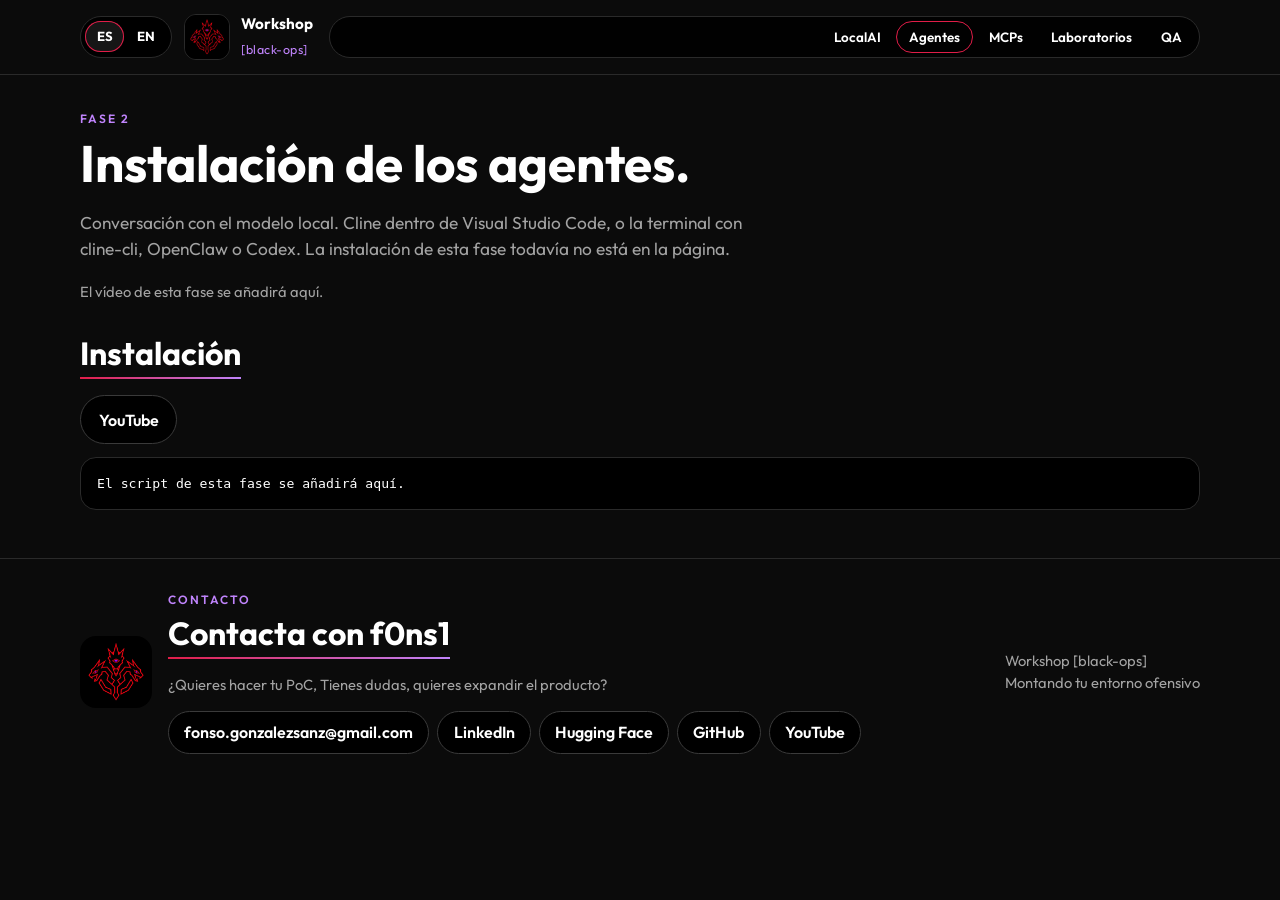
==== agente.html @ cb761fe9 "Web structure" ====
<!DOCTYPE html>
<html lang="es">
<head>
  <meta charset="utf-8">
  <meta name="viewport" content="width=device-width, initial-scale=1">
  <title>Workshop [black-ops]</title>
  <meta name="description" content="Un workshop para montar [black-ops] en un portátil modesto: LocalAI, agentes, MCPs, una primera ejecución y una mirada a las métricas.">
  <link rel="icon" href="assets/logo-hydra.jpg">
  <link rel="preconnect" href="https://fonts.googleapis.com">
  <link rel="preconnect" href="https://fonts.gstatic.com" crossorigin>
  <link href="https://fonts.googleapis.com/css2?family=Outfit:wght@400;500;600;700&display=swap" rel="stylesheet">
  <link rel="stylesheet" href="css/site.css">
</head>
<body>
  <a class="skip" href="#contenido" data-i18n="skip">Saltar al contenido</a>
  <header class="site-header">
    <div class="wrap header-bar">
      <div class="header-start">
        <div class="versions" role="group" data-i18n-aria="lang.aria" aria-label="Idioma">
          <button type="button" data-set-lang="es" lang="es">ES</button>
          <button type="button" data-set-lang="en" lang="en">EN</button>
        </div>
        <a class="brand" href="index.html">
          <img src="assets/logo-hydra.jpg" data-i18n-alt="brand.alt" alt="Marca de la hidra de tres cabezas">
          <span>
            <strong data-i18n="brand.name">Workshop</strong>
            <span class="brand-tag" data-i18n="brand.tag">[black-ops]</span>
          </span>
        </a>
      </div>
      <nav class="nav" data-i18n-aria="nav.aria" aria-label="Workshop">
        <a href="llm.html" data-i18n="nav.llm">Fase 1</a>
        <a class="is-here" href="agente.html" data-i18n="nav.agent">Fase 2</a>
        <a href="mcps.html" data-i18n="nav.mcp">Fase 3</a>
        <a href="laboratorios.html" data-i18n="nav.lab">Fase 4</a>
        <a href="qa.html" data-i18n="nav.qa">Fase 5</a>
      </nav>
    </div>
  </header>
  <main id="contenido">
    <div class="wrap">
      <p class="kicker" data-i18n="agent.kicker">Fase 2</p>
      <h1 data-i18n="agent.title">Instalación de los agentes.</h1>
      <p class="lede" data-i18n="agent.lede">Conversación con el modelo local. Cline dentro de Visual Studio Code, o la terminal con cline-cli, OpenClaw o Codex. La instalación de esta fase todavía no está en la página.</p>
      <div class="video" data-video="agent" data-i18n-title="video.soon">
        <p class="note" data-video-empty data-i18n="video.soon">El vídeo de esta fase se añadirá aquí.</p>
      </div>
      <h2 data-i18n="code.title">Instalación</h2>
      <div class="actions">
        <a class="btn" href="https://www.youtube.com/@xiquifonso" target="_blank" rel="noopener noreferrer">YouTube</a>
      </div>
      <pre class="code"><code data-i18n="code.pending">El script de esta fase se añadirá aquí.</code></pre>
    </div>
  </main>
  <footer id="contact">
    <div class="wrap footer-grid">
      <img src="assets/logo-hydra.jpg" alt="">
      <div>
        <p class="kicker" data-i18n="contact.kicker">Contacto</p>
        <h2 data-i18n="contact.title">Escribe a f0ns1</h2>
        <p class="note" data-i18n="contact.before">Si estás interesado en hacer tu PoC, tienes dudas montando tu entorno o quieres colaborar, contacta conmigo.</p>
        <div class="contact-links">
          <a class="mail" data-contact-email href="mailto:fonso.gonzalezsanz@gmail.com">fonso.gonzalezsanz@gmail.com</a>
          <a class="mail" data-contact-linkedin data-i18n="contact.linkedin" href="https://es.linkedin.com/in/ildefonso-gonz%C3%A1lez-s%C3%A1nchez-0b693555" target="_blank" rel="noopener noreferrer">LinkedIn</a>
          <a class="mail" href="https://huggingface.co/agentef0ns1" target="_blank" rel="noopener noreferrer">Hugging Face</a>
          <a class="mail" href="https://github.com/agentef0ns1" target="_blank" rel="noopener noreferrer">GitHub</a>
          <a class="mail" href="https://www.youtube.com/@xiquifonso" target="_blank" rel="noopener noreferrer">YouTube</a>
        </div>
      </div>
      <p class="note"><span data-i18n="footer.brand">Workshop [black-ops]</span><br><span data-i18n="footer.tag">Montado en el equipo</span></p>
    </div>
  </footer>
  <script src="js/config.js"></script>
  <script src="js/i18n.js"></script>
  <script src="js/site.js"></script>
</body>
</html>
---- css/site.css ----
:root {
  --bg: #0b0b0b;
  --card: #161616;
  --line: #2a2a2a;
  --text: #ffffff;
  --muted: #a3a3a3;
  --red: #e11d48;
  --purple: #c084fc;
  --max: 1120px;
  --header: 4.6rem;
  font-family: "Outfit", "Segoe UI", sans-serif;
}

* { box-sizing: border-box; }

html { scroll-behavior: smooth; }

body {
  margin: 0;
  background: var(--bg);
  color: var(--text);
  line-height: 1.5;
}

img { max-width: 100%; display: block; }

a { color: var(--purple); }

.skip {
  position: absolute;
  left: 1rem;
  top: -4rem;
  background: var(--red);
  color: #fff;
  padding: 0.5rem 0.8rem;
  border-radius: 999px;
  z-index: 20;
}

.skip:focus { top: 0.6rem; }

.wrap {
  width: min(var(--max), calc(100% - 2rem));
  margin-inline: auto;
}

.site-header {
  position: sticky;
  top: 0;
  z-index: 10;
  background: rgba(11, 11, 11, 0.92);
  border-bottom: 1px solid var(--line);
}

.header-bar {
  display: flex;
  flex-wrap: wrap;
  align-items: center;
  justify-content: space-between;
  gap: 0.75rem 1rem;
  min-height: var(--header);
  padding: 0.7rem 0;
}

.header-start {
  display: flex;
  align-items: center;
  gap: 0.75rem;
  flex: 0 0 auto;
}

.brand {
  display: flex;
  align-items: center;
  gap: 0.7rem;
  color: var(--text);
  text-decoration: none;
}

.brand img {
  width: 46px;
  height: 46px;
  border-radius: 12px;
  object-fit: cover;
  border: 1px solid var(--line);
}

.brand strong {
  display: block;
  color: #fff;
  font-size: 0.95rem;
  font-weight: 700;
}

.brand-tag {
  color: var(--purple);
  font-size: 0.78rem;
  letter-spacing: 0.04em;
}

.nav {
  display: flex;
  flex: 1 1 auto;
  flex-wrap: wrap;
  align-items: center;
  justify-content: flex-end;
  gap: 0.15rem;
  background: rgba(0, 0, 0, 0.88);
  border: 1px solid #2a2a2a;
  border-radius: 999px;
  padding: 0.28rem;
}

.nav a {
  display: inline-flex;
  align-items: center;
  color: #fff;
  text-decoration: none;
  border: 1px solid transparent;
  border-radius: 999px;
  padding: 0.42rem 0.75rem;
  font-size: 0.84rem;
  font-weight: 600;
  line-height: 1.2;
}

.nav a:hover,
.nav a:focus-visible,
.nav a.is-here {
  border-color: var(--red);
  outline: none;
}

.versions {
  display: inline-flex;
  gap: 0.15rem;
  background: #000;
  border: 1px solid #2a2a2a;
  border-radius: 999px;
  padding: 0.28rem;
}

.versions button {
  appearance: none;
  background: transparent;
  border: 0;
  color: #fff;
  font: inherit;
  border-radius: 999px;
  padding: 0.35rem 0.7rem;
  font-size: 0.82rem;
  font-weight: 700;
  cursor: pointer;
}

.versions button[aria-pressed="true"] {
  background: #161616;
  box-shadow: inset 0 0 0 1px var(--red);
}

main { padding: 2.2rem 0 3rem; }

.kicker {
  margin: 0 0 0.4rem;
  color: var(--purple);
  letter-spacing: 0.16em;
  text-transform: uppercase;
  font-size: 0.75rem;
  font-weight: 600;
}

.tag {
  display: inline-block;
  margin: 0 0 0.7rem;
  color: var(--purple);
  letter-spacing: 0.12em;
  text-transform: uppercase;
  font-size: 0.75rem;
  font-weight: 600;
  border: 1px solid var(--purple);
  border-radius: 999px;
  padding: 0.28rem 0.75rem;
}

h1, h2, h3 { line-height: 1.15; margin: 0 0 0.7rem; }

h1 { font-size: clamp(2rem, 5vw, 3.2rem); }

h2 {
  font-size: clamp(1.4rem, 3vw, 2rem);
  width: fit-content;
  max-width: 100%;
  margin-top: 2rem;
  padding-bottom: 0.45rem;
  background-image: linear-gradient(90deg, var(--red), var(--purple));
  background-repeat: no-repeat;
  background-size: 100% 2px;
  background-position: left bottom;
}

h3 { font-size: 1.05rem; }

.lede { color: var(--muted); font-size: 1.08rem; max-width: 42rem; }

.grid { display: grid; gap: 0.8rem; margin-top: 1.2rem; }

.card {
  background: var(--card);
  border: 1px solid var(--line);
  border-radius: 16px;
  padding: 1rem 1.05rem;
  color: inherit;
  text-decoration: none;
}

a.card:hover, a.card:focus-visible { border-color: var(--purple); outline: none; }

.card p { margin: 0.3rem 0 0; color: var(--muted); }

.num {
  color: var(--purple);
  font-size: 0.78rem;
  letter-spacing: 0.12em;
  text-transform: uppercase;
}

.table-wrap { overflow-x: auto; margin-top: 1rem; }

table { width: 100%; border-collapse: collapse; }

.specs { min-width: 0; }

th, td {
  text-align: left;
  vertical-align: top;
  padding: 0.75rem;
  border-bottom: 1px solid var(--line);
}

th {
  color: var(--purple);
  font-size: 0.78rem;
  letter-spacing: 0.08em;
  text-transform: uppercase;
}

td { color: var(--muted); }

td strong { color: var(--text); }

.note { color: var(--muted); font-size: 0.92rem; }

.warn { color: var(--red); font-size: 0.92rem; }

.video { margin-top: 1.2rem; }

.video + .video { margin-top: 1rem; }

.video iframe {
  width: 100%;
  aspect-ratio: 16 / 9;
  border: 0;
  border-radius: 16px;
  background: #000;
}

.code {
  overflow: auto;
  max-height: 32rem;
  margin: 0.8rem 0 0;
  background: #000;
  border: 1px solid var(--line);
  border-radius: 16px;
  padding: 1rem;
  color: #fff;
  font-family: ui-monospace, "Cascadia Code", monospace;
  font-size: 0.82rem;
  line-height: 1.45;
  white-space: pre;
}

.actions { display: flex; flex-wrap: wrap; gap: 0.6rem; margin-top: 1rem; }

.btn {
  display: inline-flex;
  align-items: center;
  justify-content: center;
  background: #000;
  color: #fff;
  text-decoration: none;
  border: 1px solid #3a3a3a;
  border-radius: 999px;
  padding: 0.7rem 1.1rem;
  font-weight: 600;
}

.btn.solid { background: var(--red); border-color: var(--red); }

.btn:hover, .btn:focus-visible { border-color: var(--purple); outline: none; }

footer {
  border-top: 1px solid var(--line);
  padding: 2rem 0 2.6rem;
}

.footer-grid {
  display: grid;
  gap: 1rem;
  align-items: center;
}

footer img {
  width: 72px;
  height: 72px;
  border-radius: 16px;
  object-fit: cover;
}

footer h2 { margin-top: 0; }

.contact-links {
  display: flex;
  flex-wrap: wrap;
  align-items: center;
  gap: 0.5rem;
  margin-top: 0.35rem;
}

.mail {
  display: inline-block;
  color: #fff;
  background: #000;
  border: 1px solid #3a3a3a;
  border-radius: 999px;
  padding: 0.55rem 0.95rem;
  text-decoration: none;
  font-weight: 600;
}

.mail:hover, .mail:focus-visible { border-color: var(--purple); outline: none; }

@media (min-width: 720px) {
  .grid.lessons { grid-template-columns: 1fr 1fr; }
  .footer-grid { grid-template-columns: auto 1fr auto; }
}

@media (max-width: 719px) {
  .site-header { position: static; }
  .header-bar { flex-direction: column; align-items: stretch; }
  .nav { justify-content: center; }
  .specs, .specs tbody, .specs tr, .specs th, .specs td { display: block; }
  .specs thead { display: none; }
  .specs tr {
    background: var(--card);
    border: 1px solid var(--line);
    border-radius: 16px;
    margin-bottom: 0.8rem;
    padding: 0.35rem 0;
  }
  .specs td { border: 0; }
  .specs td::before {
    content: attr(data-label);
    display: block;
    color: var(--purple);
    font-size: 0.72rem;
    letter-spacing: 0.08em;
    text-transform: uppercase;
    margin-bottom: 0.15rem;
  }
}
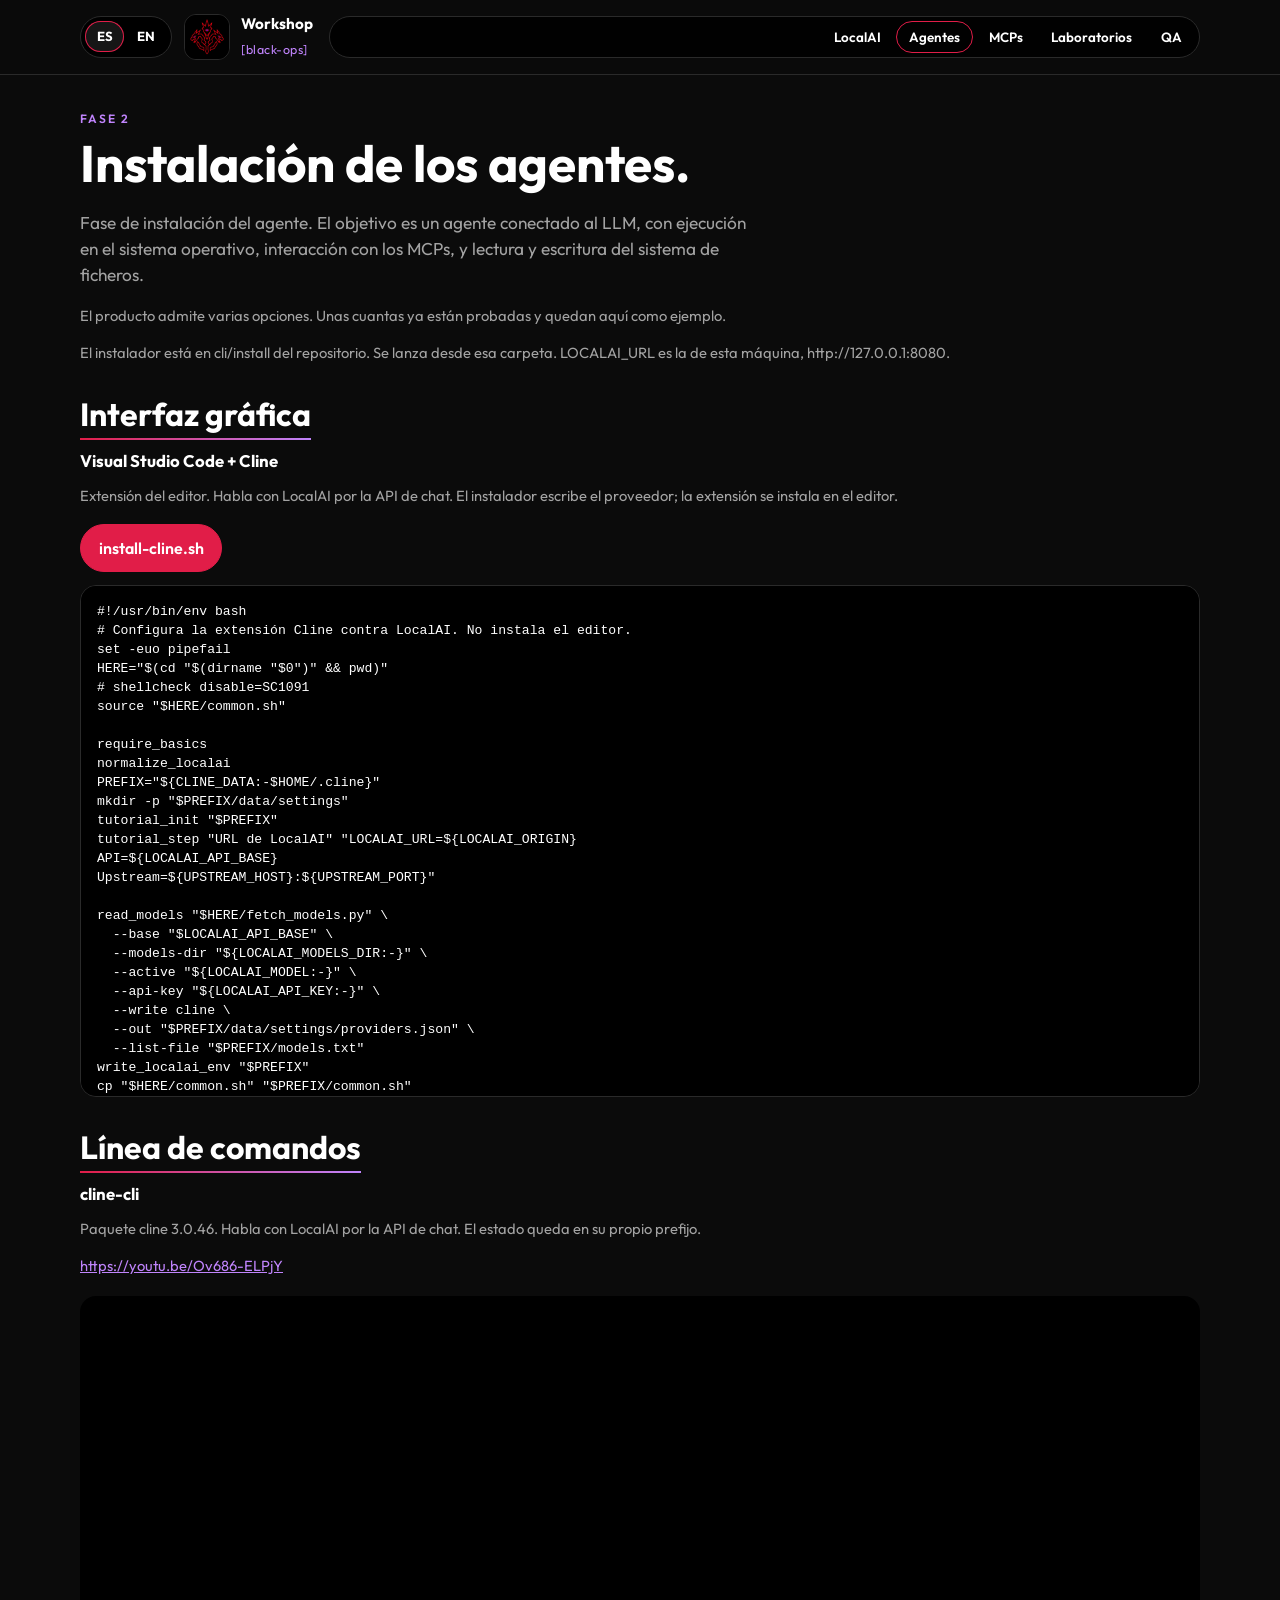
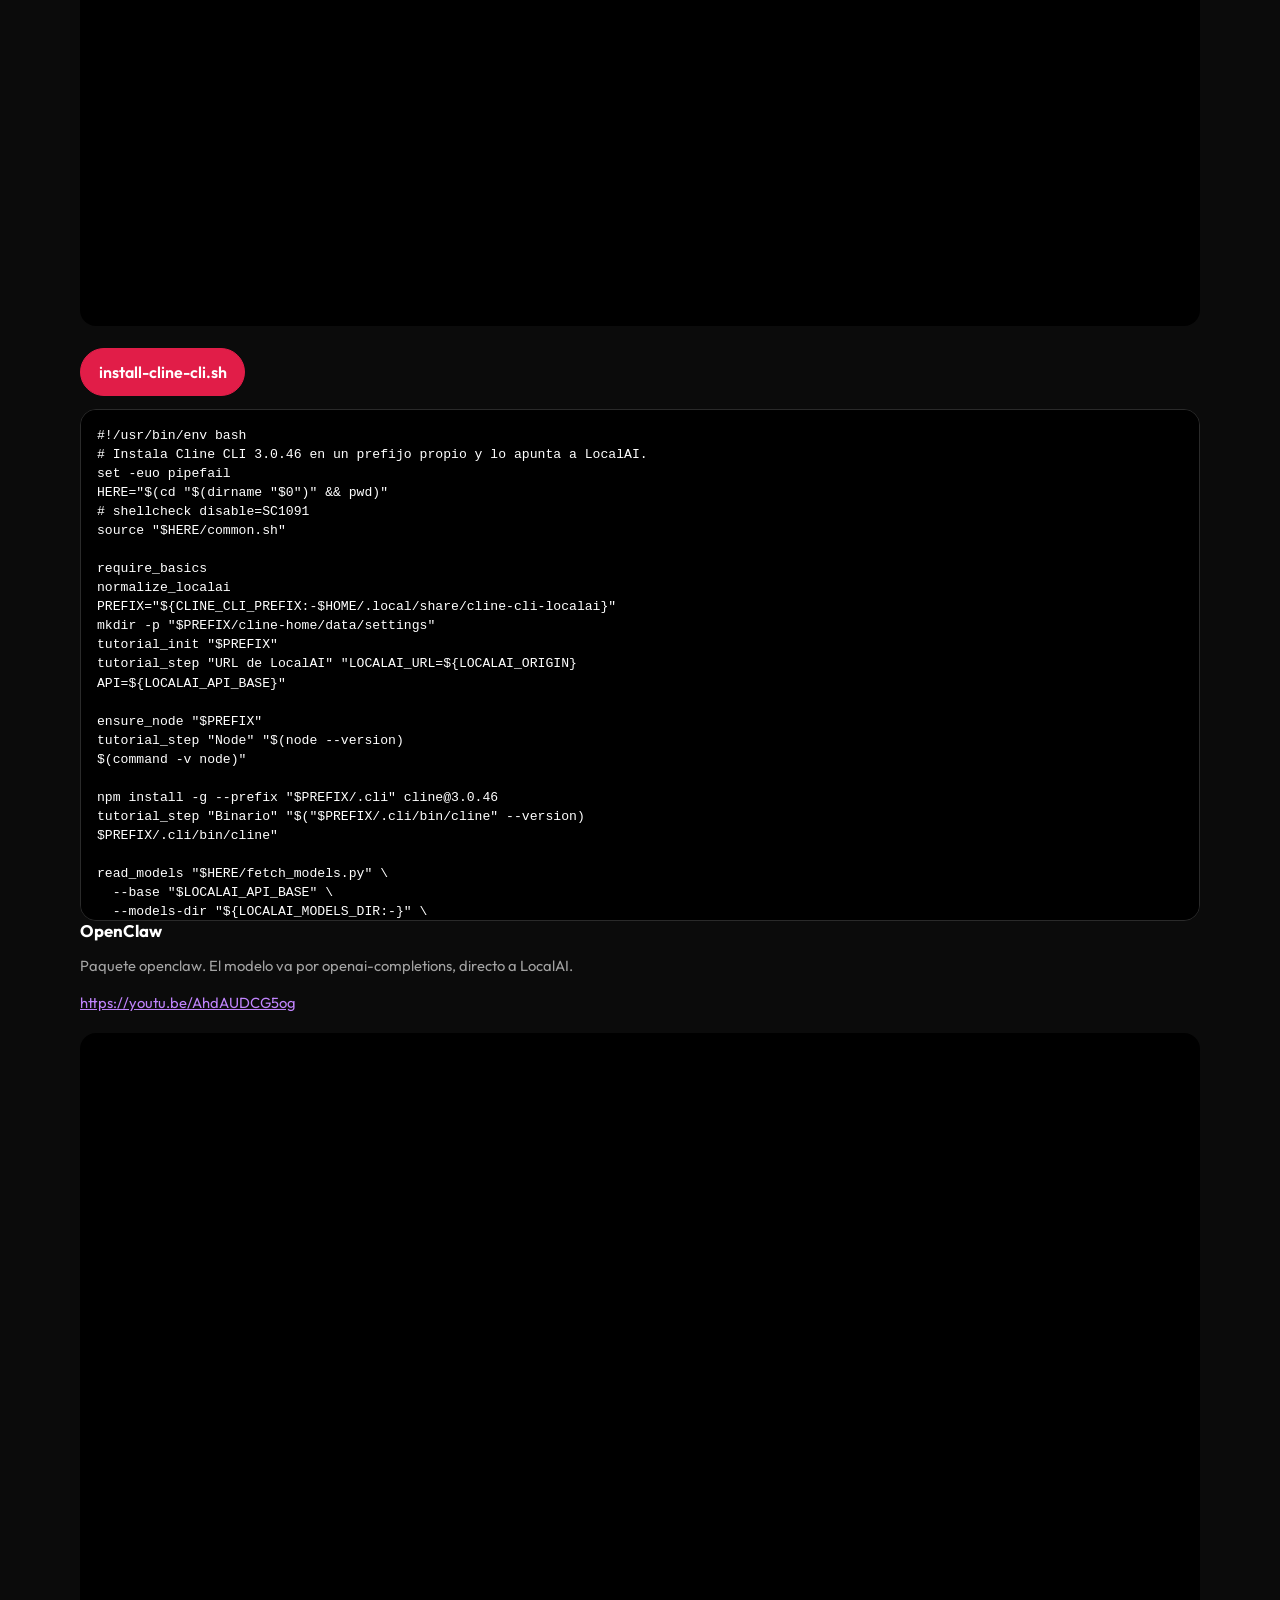
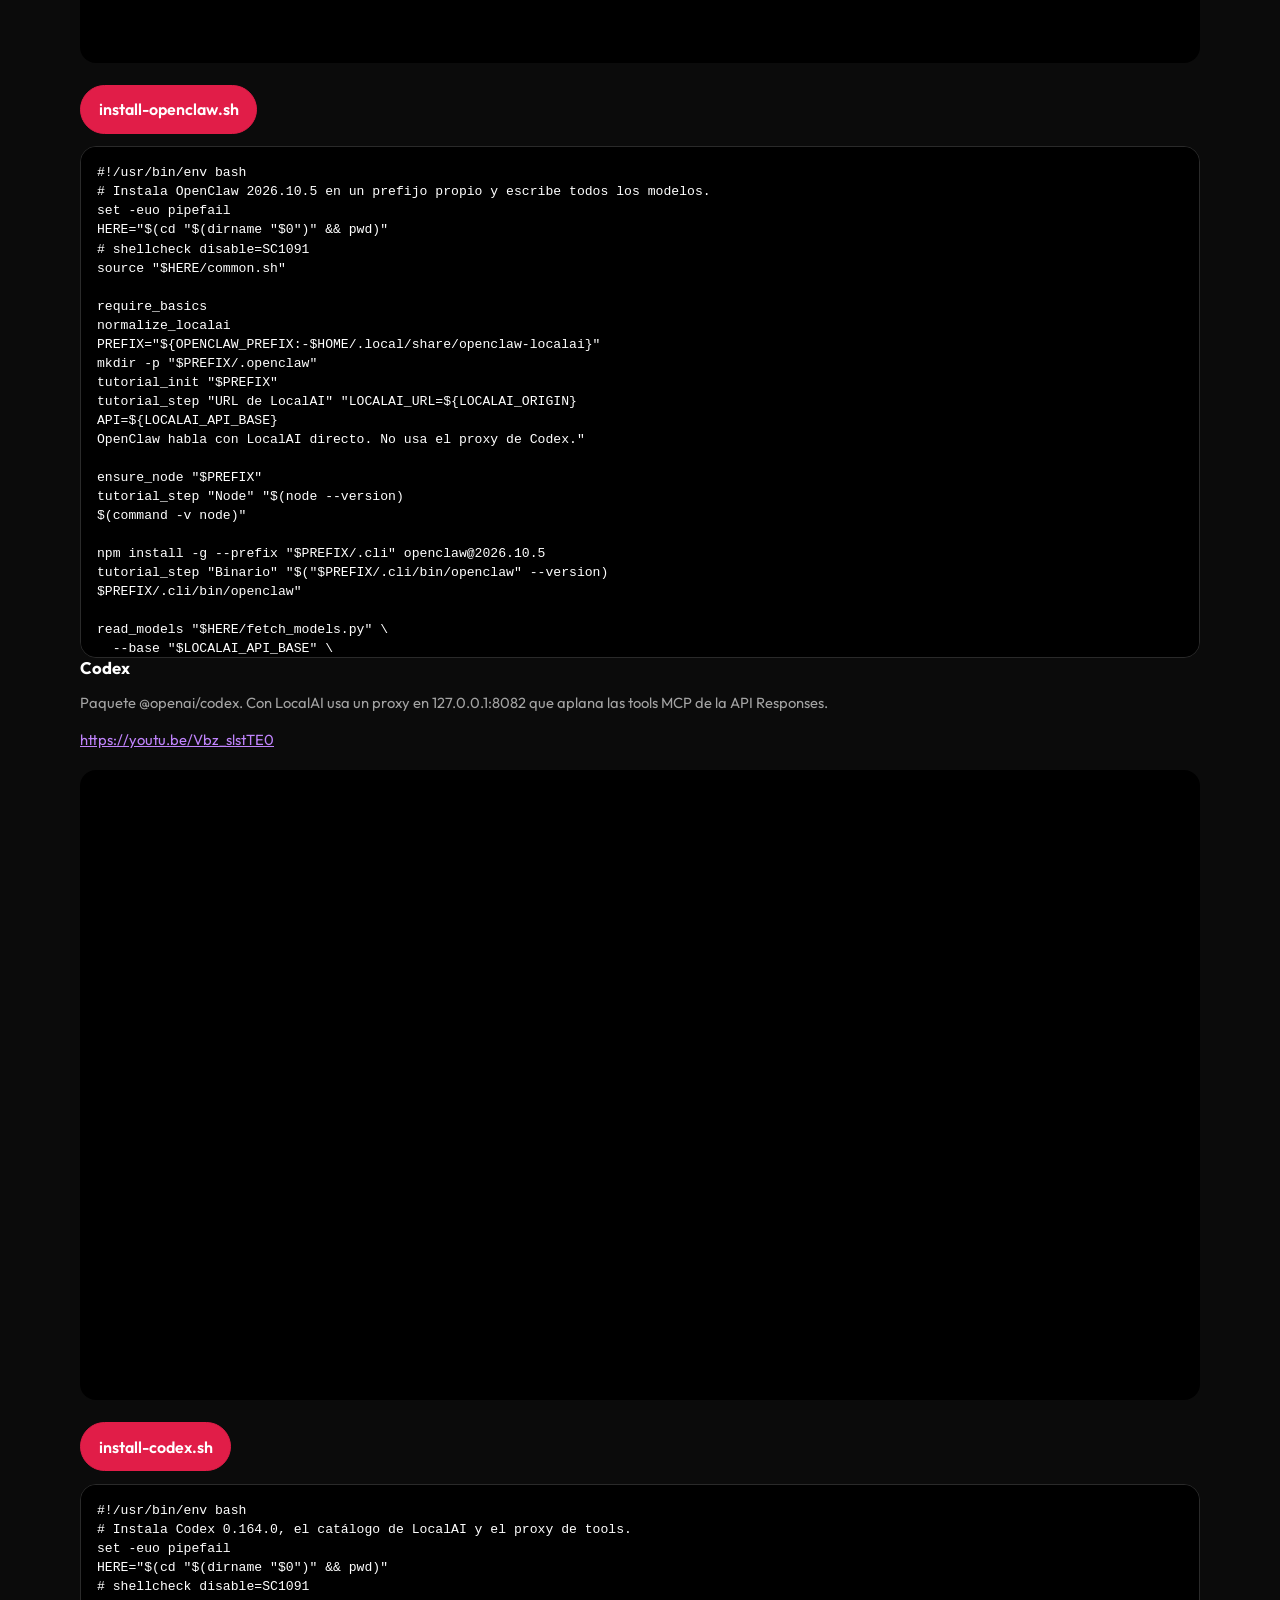
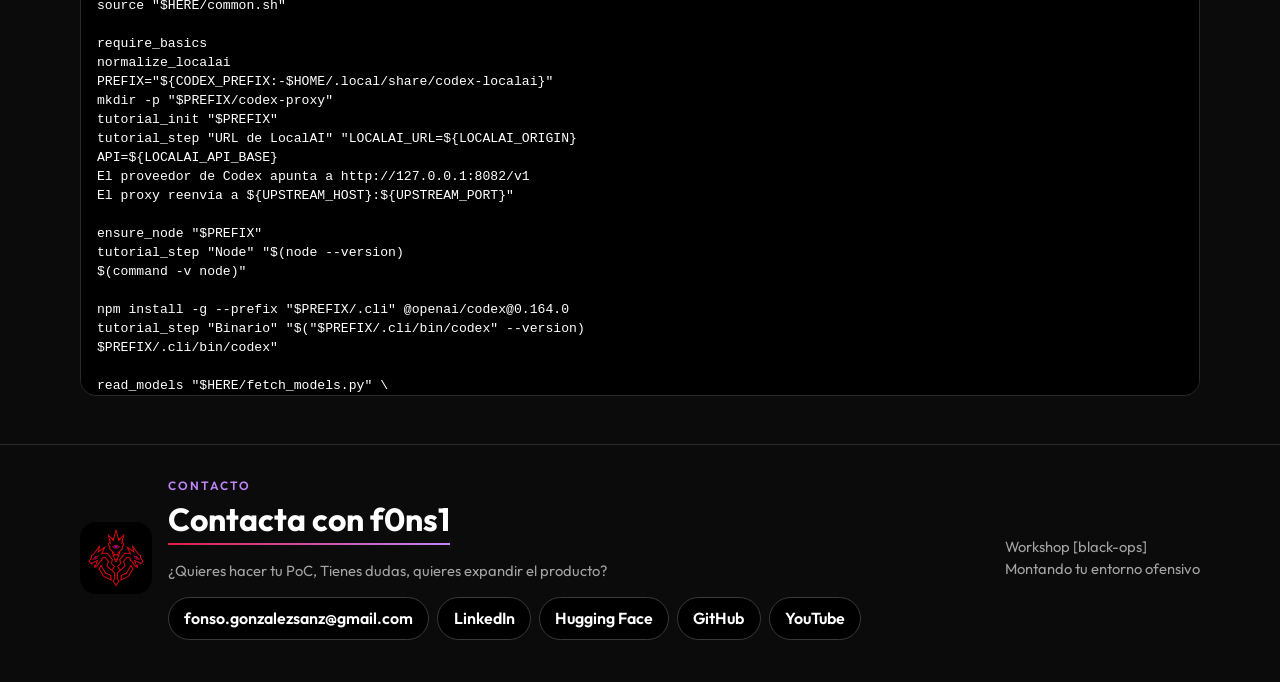
==== commit ecb1e609: "Agents installation" ====
--- a/agente.html
+++ b/agente.html
@@ -41,15 +41,51 @@
     <div class="wrap">
       <p class="kicker" data-i18n="agent.kicker">Fase 2</p>
       <h1 data-i18n="agent.title">Instalación de los agentes.</h1>
-      <p class="lede" data-i18n="agent.lede">Conversación con el modelo local. Cline dentro de Visual Studio Code, o la terminal con cline-cli, OpenClaw o Codex. La instalación de esta fase todavía no está en la página.</p>
-      <div class="video" data-video="agent" data-i18n-title="video.soon">
-        <p class="note" data-video-empty data-i18n="video.soon">El vídeo de esta fase se añadirá aquí.</p>
+      <p class="lede" data-i18n="agent.lede">Fase de instalación del agente. El objetivo es un agente conectado al LLM, con ejecución en el sistema operativo, interacción con los MCPs, y lectura y escritura del sistema de ficheros.</p>
+      <p class="note" data-i18n="agent.options">El producto admite varias opciones. Unas cuantas ya están probadas y quedan aquí como ejemplo.</p>
+      <p class="note" data-i18n="agent.from">El instalador está en cli/install del repositorio. Se lanza desde esa carpeta. LOCALAI_URL es la de esta máquina, http://127.0.0.1:8080.</p>
+
+      <h2 data-i18n="agent.gui">Interfaz gráfica</h2>
+      <h3 data-i18n="agent.vscode">Visual Studio Code + Cline</h3>
+      <p class="note" data-i18n="agent.vscode.body">Extensión del editor. Habla con LocalAI por la API de chat. El instalador escribe el proveedor; la extensión se instala en el editor.</p>
+      <div class="actions">
+        <a class="btn solid" href="https://github.com/agentef0ns1/MVP-audit-orchetrator-v2/blob/main/cli/install/install-cline.sh" target="_blank" rel="noopener noreferrer">install-cline.sh</a>
       </div>
-      <h2 data-i18n="code.title">Instalación</h2>
+      <pre class="code"><code data-script="scripts/install-cline.sh"></code></pre>
+
+      <h2 data-i18n="agent.cli">Línea de comandos</h2>
+      <h3 data-i18n="agent.cline">cline-cli</h3>
+      <p class="note" data-i18n="agent.cline.body">Paquete cline 3.0.46. Habla con LocalAI por la API de chat. El estado queda en su propio prefijo.</p>
+      <p class="note"><a href="https://youtu.be/Ov686-ELPjY" target="_blank" rel="noopener noreferrer">https://youtu.be/Ov686-ELPjY</a></p>
+      <div class="video" data-video="clinecli" data-i18n-title="agent.cline">
+        <p class="note" data-video-empty data-i18n="agent.video">El vídeo de instalación se añadirá aquí.</p>
+      </div>
       <div class="actions">
-        <a class="btn" href="https://www.youtube.com/@xiquifonso" target="_blank" rel="noopener noreferrer">YouTube</a>
+        <a class="btn solid" href="https://github.com/agentef0ns1/MVP-audit-orchetrator-v2/blob/main/cli/install/install-cline-cli.sh" target="_blank" rel="noopener noreferrer">install-cline-cli.sh</a>
       </div>
-      <pre class="code"><code data-i18n="code.pending">El script de esta fase se añadirá aquí.</code></pre>
+      <pre class="code"><code data-script="scripts/install-cline-cli.sh"></code></pre>
+
+      <h3 data-i18n="agent.openclaw">OpenClaw</h3>
+      <p class="note" data-i18n="agent.openclaw.body">Paquete openclaw. El modelo va por openai-completions, directo a LocalAI.</p>
+      <p class="note"><a href="https://youtu.be/AhdAUDCG5og" target="_blank" rel="noopener noreferrer">https://youtu.be/AhdAUDCG5og</a></p>
+      <div class="video" data-video="openclaw" data-i18n-title="agent.openclaw">
+        <p class="note" data-video-empty data-i18n="agent.video">El vídeo de instalación se añadirá aquí.</p>
+      </div>
+      <div class="actions">
+        <a class="btn solid" href="https://github.com/agentef0ns1/MVP-audit-orchetrator-v2/blob/main/cli/install/install-openclaw.sh" target="_blank" rel="noopener noreferrer">install-openclaw.sh</a>
+      </div>
+      <pre class="code"><code data-script="scripts/install-openclaw.sh"></code></pre>
+
+      <h3 data-i18n="agent.codex">Codex</h3>
+      <p class="note" data-i18n="agent.codex.body">Paquete @openai/codex. Con LocalAI usa un proxy en 127.0.0.1:8082 que aplana las tools MCP de la API Responses.</p>
+      <p class="note"><a href="https://youtu.be/Vbz_slstTE0" target="_blank" rel="noopener noreferrer">https://youtu.be/Vbz_slstTE0</a></p>
+      <div class="video" data-video="codex" data-i18n-title="agent.codex">
+        <p class="note" data-video-empty data-i18n="agent.video">El vídeo de instalación se añadirá aquí.</p>
+      </div>
+      <div class="actions">
+        <a class="btn solid" href="https://github.com/agentef0ns1/MVP-audit-orchetrator-v2/blob/main/cli/install/install-codex.sh" target="_blank" rel="noopener noreferrer">install-codex.sh</a>
+      </div>
+      <pre class="code"><code data-script="scripts/install-codex.sh"></code></pre>
     </div>
   </main>
   <footer id="contact">
--- a/css/site.css
+++ b/css/site.css
@@ -253,6 +253,15 @@
 .warn { color: var(--red); font-size: 0.92rem; }
 
 .video { margin-top: 1.2rem; }
+
+.video:not(:has(iframe)) {
+  display: grid;
+  place-items: center;
+  min-height: 8rem;
+  border: 1px dashed var(--line);
+  border-radius: 16px;
+  background: #000;
+}
 
 .video + .video { margin-top: 1rem; }
 
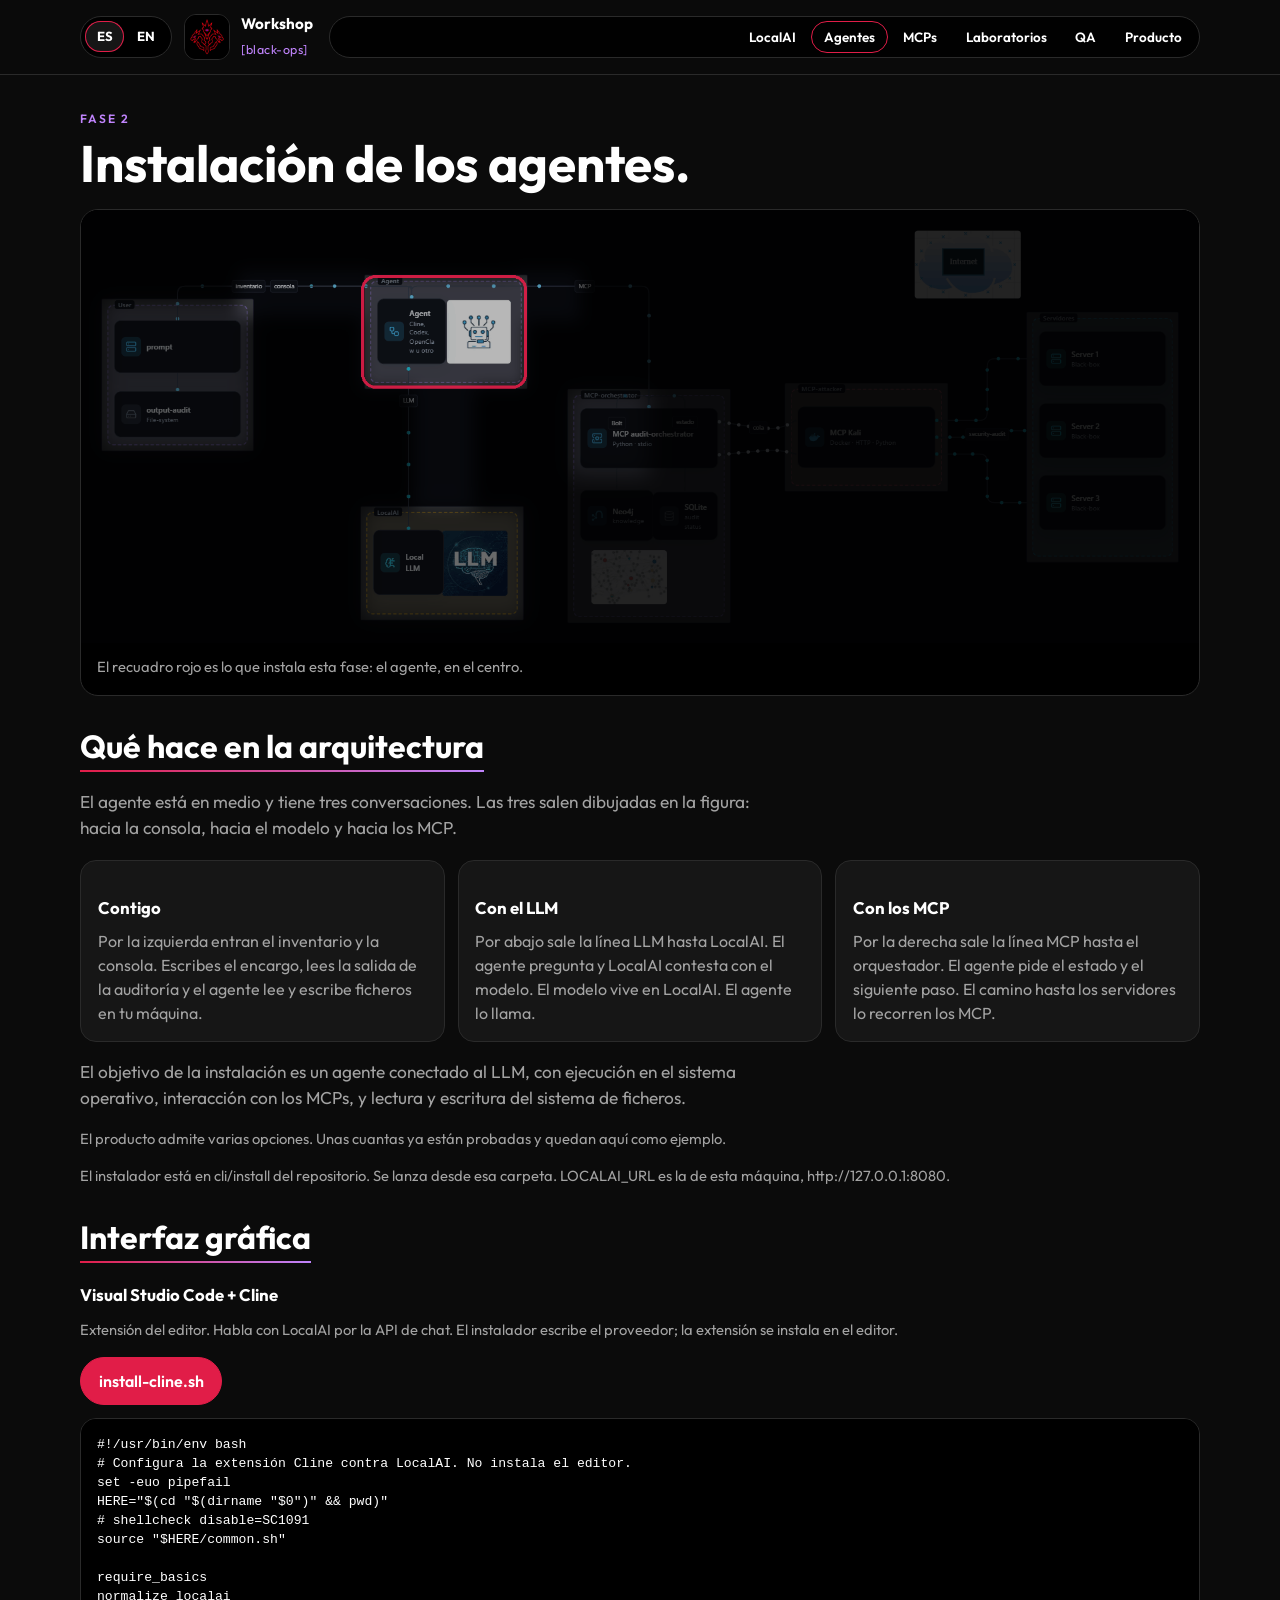
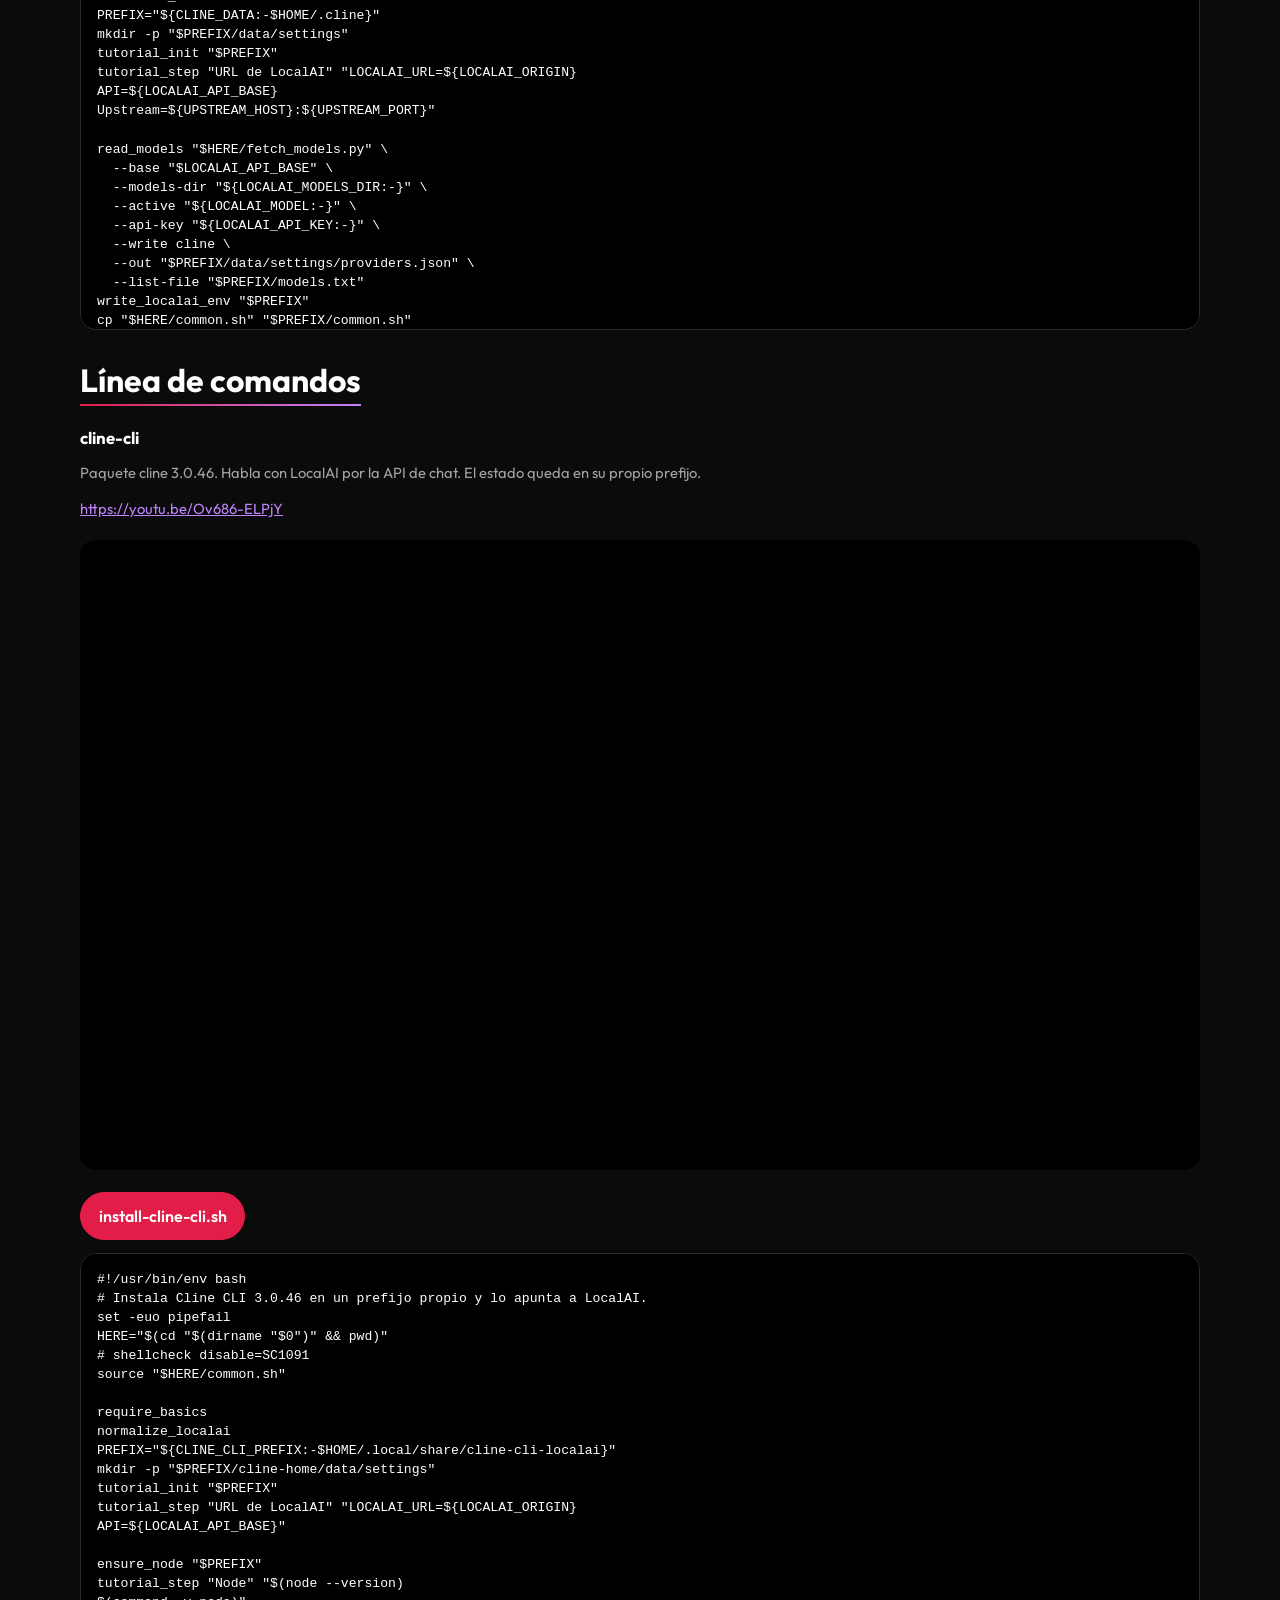
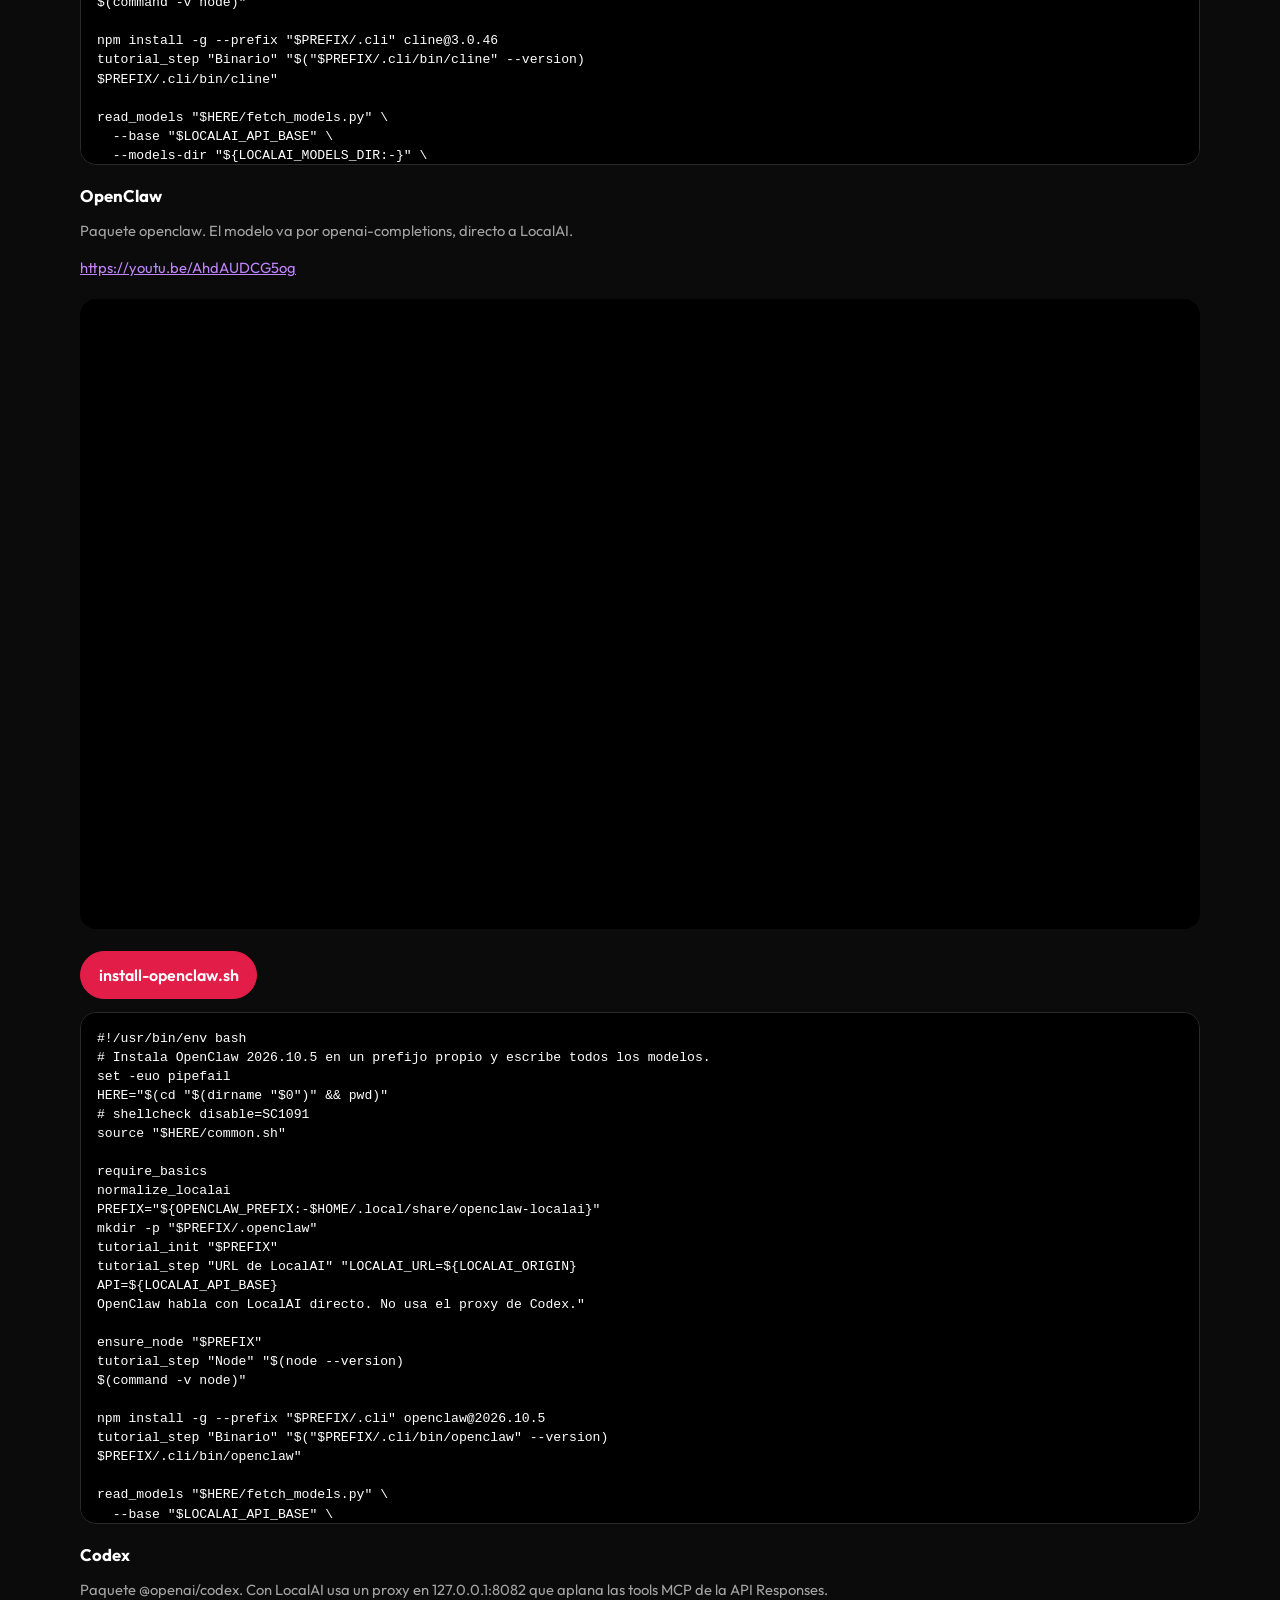
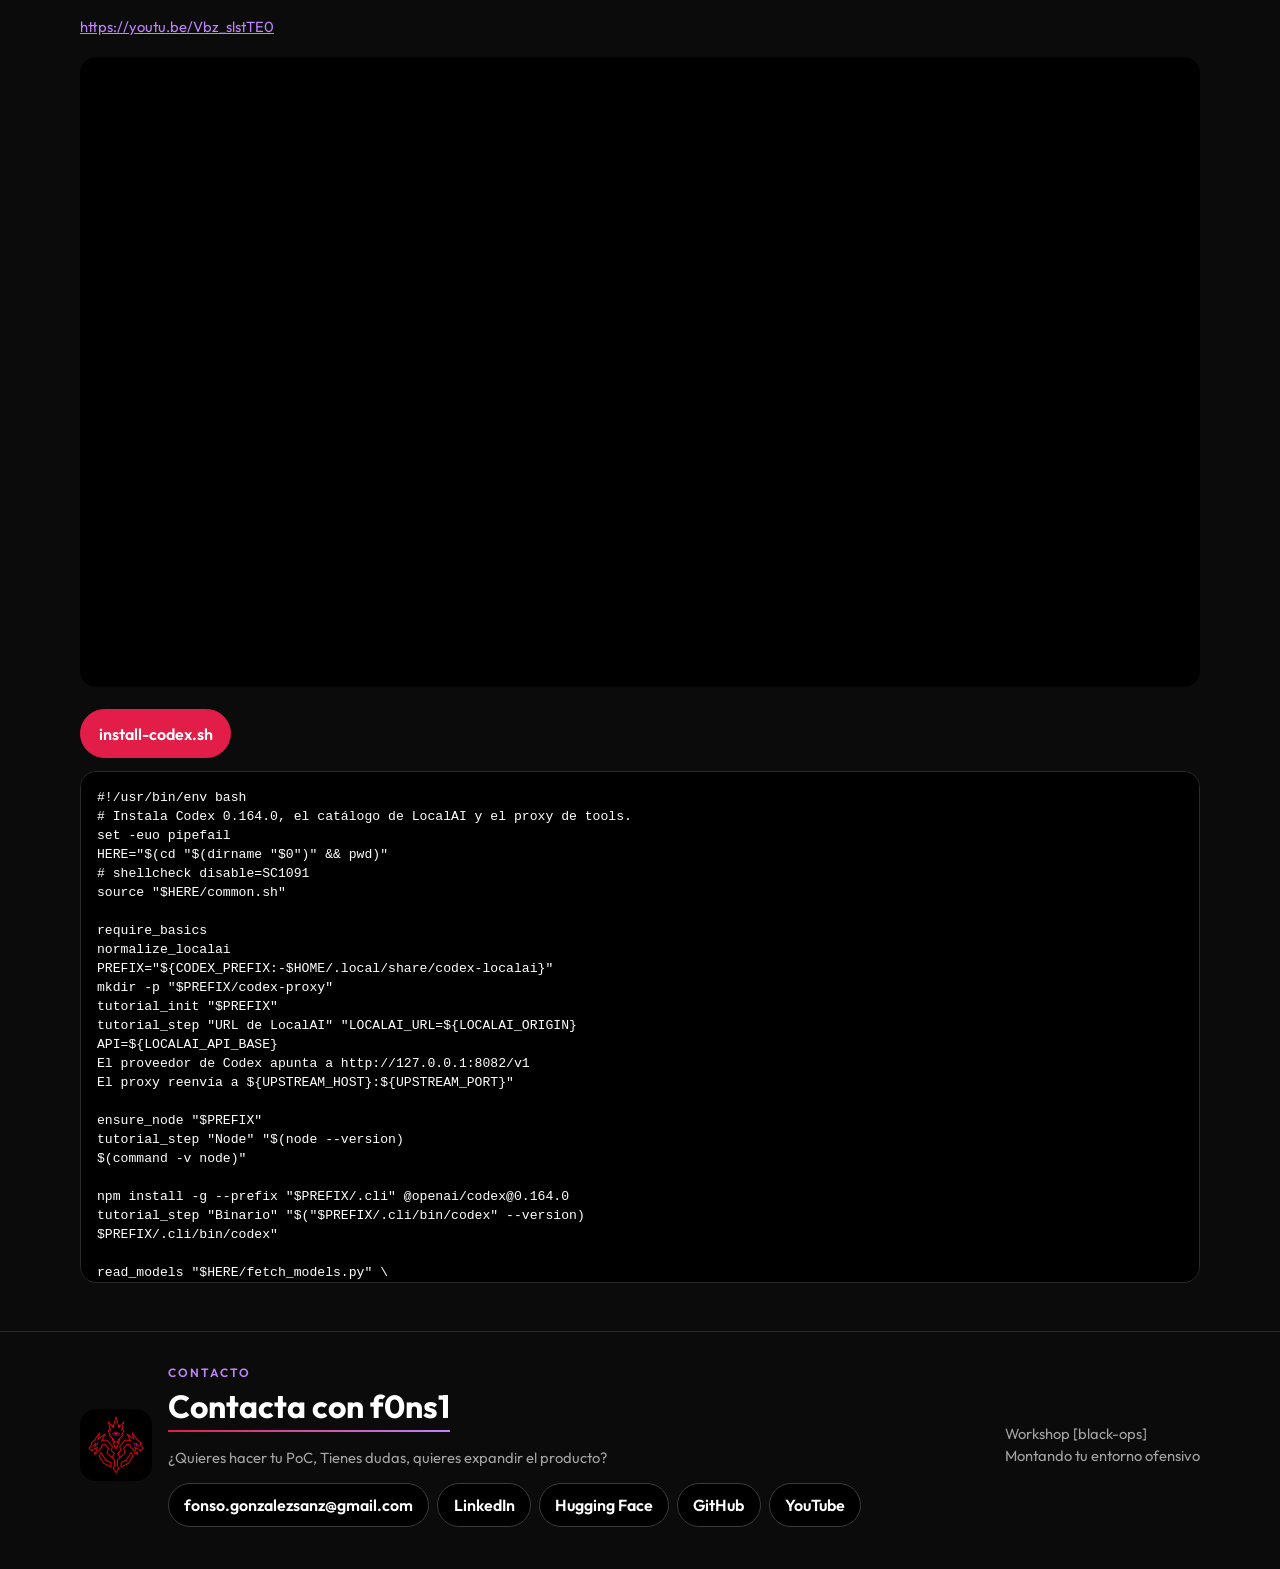
==== commit f296e44a: "blackops workshop part 2" ====
--- a/agente.html
+++ b/agente.html
@@ -34,6 +34,7 @@
         <a href="mcps.html" data-i18n="nav.mcp">Fase 3</a>
         <a href="laboratorios.html" data-i18n="nav.lab">Fase 4</a>
         <a href="qa.html" data-i18n="nav.qa">Fase 5</a>
+        <a href="https://agentef0ns1.github.io/black-ops-audit-orchestrator/" data-i18n="nav.product" target="_blank" rel="noopener noreferrer">Producto</a>
       </nav>
     </div>
   </header>
@@ -41,7 +42,27 @@
     <div class="wrap">
       <p class="kicker" data-i18n="agent.kicker">Fase 2</p>
       <h1 data-i18n="agent.title">Instalación de los agentes.</h1>
-      <p class="lede" data-i18n="agent.lede">Fase de instalación del agente. El objetivo es un agente conectado al LLM, con ejecución en el sistema operativo, interacción con los MCPs, y lectura y escritura del sistema de ficheros.</p>
+      <figure class="flow">
+        <img src="assets/pieza-agente.png" data-i18n-alt="agent.where.alt" alt="La misma arquitectura, con la caja del agente marcada en rojo.">
+        <figcaption data-i18n="agent.where.caption">El recuadro rojo es lo que instala esta fase: el agente, en el centro.</figcaption>
+      </figure>
+      <h2 data-i18n="agent.role.title">Qué hace en la arquitectura</h2>
+      <p class="lede" data-i18n="agent.role.lede">El agente está en medio y tiene tres conversaciones. Las tres salen dibujadas en la figura: hacia la consola, hacia el modelo y hacia los MCP.</p>
+      <div class="grid roles">
+        <article class="card">
+          <h3 data-i18n="agent.role.user">Contigo</h3>
+          <p data-i18n="agent.role.user.body">Por la izquierda entran el inventario y la consola. Escribes el encargo, lees la salida de la auditoría y el agente lee y escribe ficheros en tu máquina.</p>
+        </article>
+        <article class="card">
+          <h3 data-i18n="agent.role.llm">Con el LLM</h3>
+          <p data-i18n="agent.role.llm.body">Por abajo sale la línea LLM hasta LocalAI. El agente pregunta y LocalAI contesta con el modelo. El modelo vive en LocalAI. El agente lo llama.</p>
+        </article>
+        <article class="card">
+          <h3 data-i18n="agent.role.mcp">Con los MCP</h3>
+          <p data-i18n="agent.role.mcp.body">Por la derecha sale la línea MCP hasta el orquestador. El agente pide el estado y el siguiente paso. El camino hasta los servidores lo recorren los MCP.</p>
+        </article>
+      </div>
+      <p class="lede" data-i18n="agent.lede">El objetivo de la instalación es un agente conectado al LLM, con ejecución en el sistema operativo, interacción con los MCPs, y lectura y escritura del sistema de ficheros.</p>
       <p class="note" data-i18n="agent.options">El producto admite varias opciones. Unas cuantas ya están probadas y quedan aquí como ejemplo.</p>
       <p class="note" data-i18n="agent.from">El instalador está en cli/install del repositorio. Se lanza desde esa carpeta. LOCALAI_URL es la de esta máquina, http://127.0.0.1:8080.</p>
 
--- a/css/site.css
+++ b/css/site.css
@@ -13,7 +13,7 @@
 
 * { box-sizing: border-box; }
 
-html { scroll-behavior: smooth; }
+html { scroll-behavior: smooth; scroll-padding-top: calc(var(--header) + 0.75rem); }
 
 body {
   margin: 0;
@@ -198,7 +198,7 @@
   background-position: left bottom;
 }
 
-h3 { font-size: 1.05rem; }
+h3 { font-size: 1.05rem; margin-top: 1.35rem; }
 
 .lede { color: var(--muted); font-size: 1.08rem; max-width: 42rem; }
 
@@ -248,6 +248,38 @@
 
 td strong { color: var(--text); }
 
+.flow {
+  width: 100%;
+  margin: 1rem 0 0;
+  background: #000;
+  border: 1px solid var(--line);
+  border-radius: 18px;
+  overflow: hidden;
+}
+
+.flow img { width: 100%; height: auto; }
+
+.flow.term {
+  width: 100%;
+  padding: 0.7rem 0.85rem 0;
+}
+
+.flow.term .shot { overflow-x: auto; }
+
+.flow.term img {
+  width: auto;
+  max-width: none;
+  height: auto;
+  display: block;
+}
+
+.flow figcaption {
+  margin: 0;
+  padding: 0.85rem 1rem 1rem;
+  color: var(--muted);
+  font-size: 0.92rem;
+}
+
 .note { color: var(--muted); font-size: 0.92rem; }
 
 .warn { color: var(--red); font-size: 0.92rem; }
@@ -350,24 +382,28 @@
 
 @media (min-width: 720px) {
   .grid.lessons { grid-template-columns: 1fr 1fr; }
+  .grid.pair { grid-template-columns: 1fr 1fr; }
+  .grid.roles { grid-template-columns: 1fr 1fr 1fr; }
   .footer-grid { grid-template-columns: auto 1fr auto; }
 }
 
 @media (max-width: 719px) {
+  html { scroll-padding-top: 0.75rem; }
   .site-header { position: static; }
   .header-bar { flex-direction: column; align-items: stretch; }
   .nav { justify-content: center; }
-  .specs, .specs tbody, .specs tr, .specs th, .specs td { display: block; }
-  .specs thead { display: none; }
-  .specs tr {
+  .specs, .specs tbody, .specs tr, .specs th, .specs td,
+  .sheet, .sheet tbody, .sheet tr, .sheet th, .sheet td { display: block; }
+  .specs thead, .sheet thead { display: none; }
+  .specs tr, .sheet tr {
     background: var(--card);
     border: 1px solid var(--line);
     border-radius: 16px;
     margin-bottom: 0.8rem;
     padding: 0.35rem 0;
   }
-  .specs td { border: 0; }
-  .specs td::before {
+  .specs td, .sheet td { border: 0; }
+  .specs td::before, .sheet td::before {
     content: attr(data-label);
     display: block;
     color: var(--purple);
